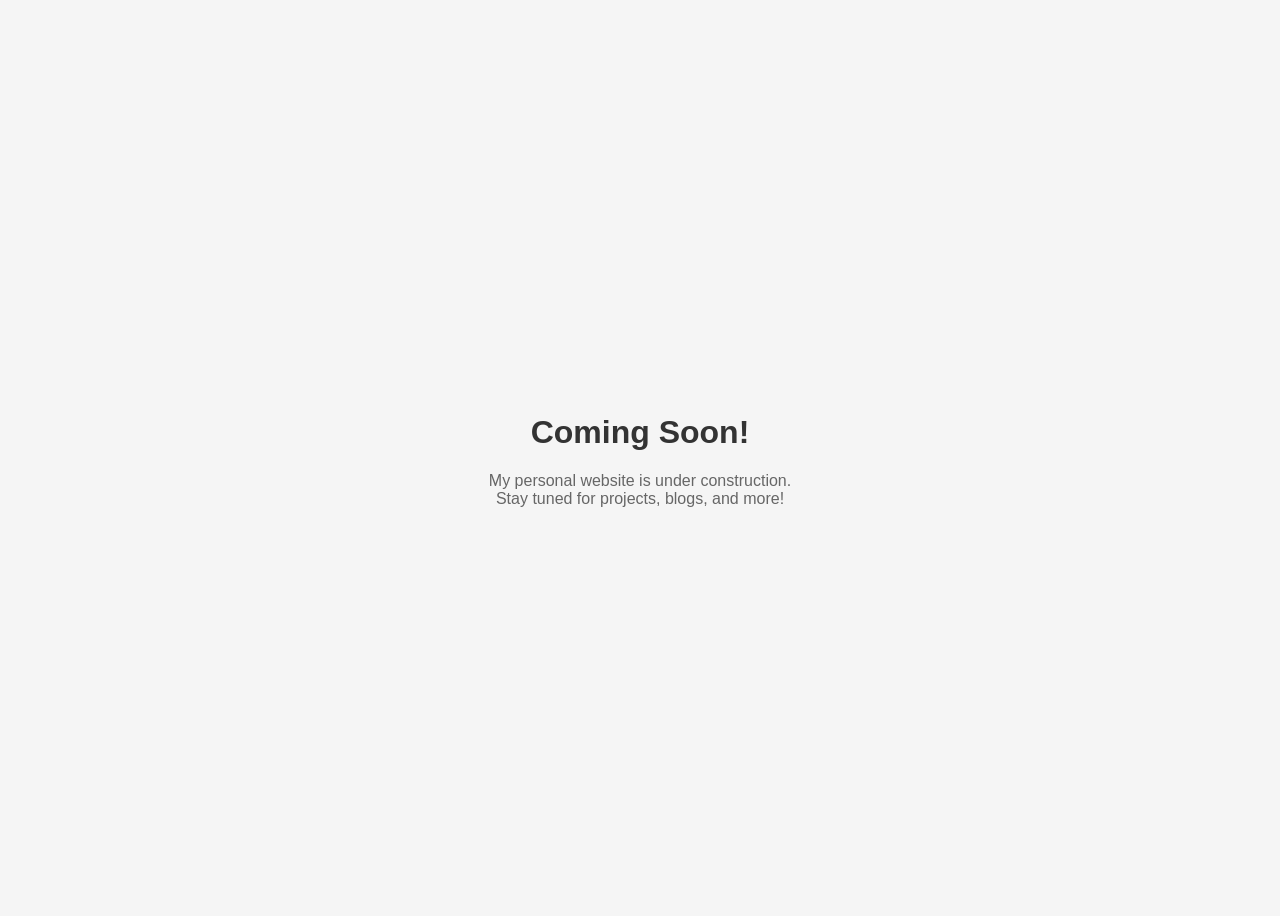
==== index.html @ 5e56fc24 "Create index.html" ====
<!DOCTYPE html>
<html lang="en">
<head>
  <meta charset="UTF-8">
  <title>Till Hauser</title>
  <style>
    body {
      display: flex;
      justify-content: center;
      align-items: center;
      height: 100vh;
      font-family: Arial, sans-serif;
      text-align: center;
      background-color: #f5f5f5;
      color: #333;
    }
    h1 { font-size: 2em; }
    p { font-size: 1em; color: #666; }
  </style>
</head>
<body>
  <div>
    <h1>Coming Soon!</h1>
    <p>My personal website is under construction.<br>
       Stay tuned for projects, blogs, and more!</p>
  </div>
</body>
</html>
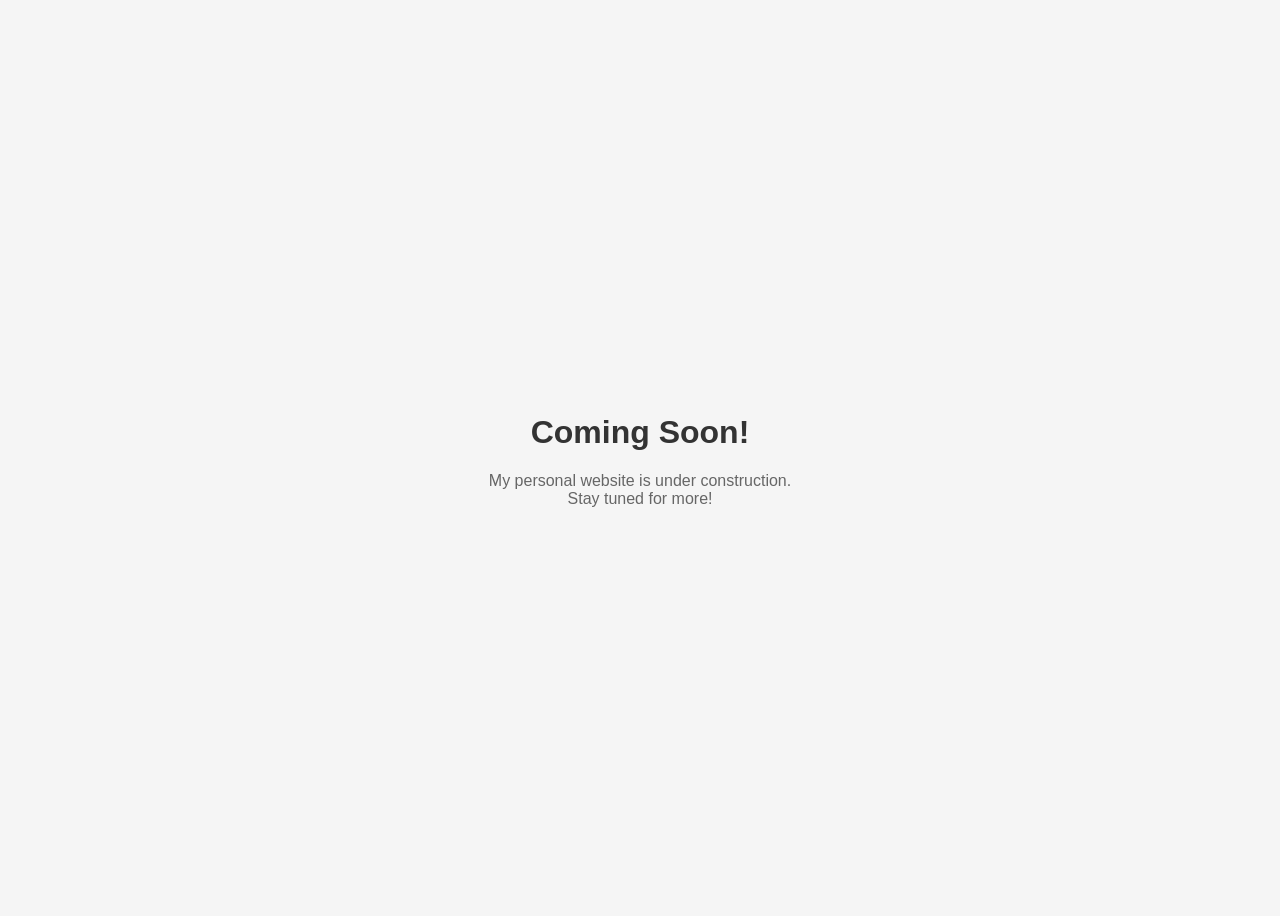
==== commit c7b0dc12: "Update index.html" ====
--- a/index.html
+++ b/index.html
@@ -22,7 +22,7 @@
   <div>
     <h1>Coming Soon!</h1>
     <p>My personal website is under construction.<br>
-       Stay tuned for projects, blogs, and more!</p>
+       Stay tuned for more!</p>
   </div>
 </body>
 </html>
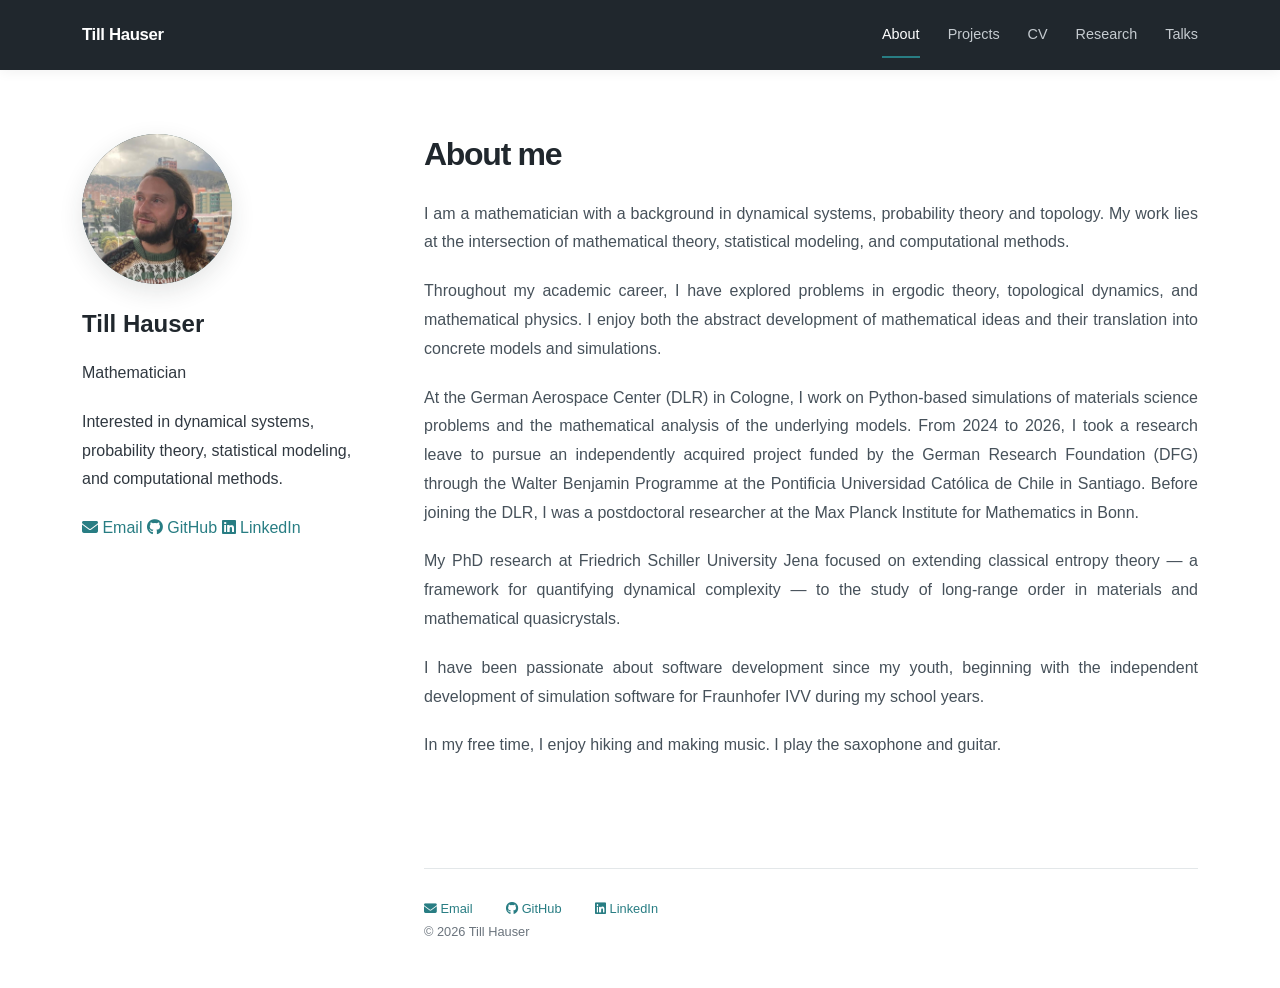
==== commit 0bf38874: "index.html updated, css and javascript added, 2pdfs added, image added, cv.html, projects.html, rese" ====
--- a/index.html
+++ b/index.html
@@ -1,28 +1,192 @@
+
 <!DOCTYPE html>
 <html lang="en">
 <head>
-  <meta charset="UTF-8">
-  <title>Till Hauser</title>
-  <style>
-    body {
-      display: flex;
-      justify-content: center;
-      align-items: center;
-      height: 100vh;
-      font-family: Arial, sans-serif;
-      text-align: center;
-      background-color: #f5f5f5;
-      color: #333;
-    }
-    h1 { font-size: 2em; }
-    p { font-size: 1em; color: #666; }
-  </style>
+    <meta charset="UTF-8">
+    <meta name="viewport" content="width=device-width, initial-scale=1.0">
+
+    <title>Homepage of Till Hauser</title>
+
+    <meta
+        name="description"
+        content="Personal website of Till Hauser."
+    >
+
+    <link rel="stylesheet" href="css/style.css">
+    <script src="js/main.js" defer></script>
+
+    <link rel="stylesheet" href="https://cdnjs.cloudflare.com/ajax/libs/font-awesome/6.7.2/css/all.min.css">
 </head>
+
 <body>
-  <div>
-    <h1>Coming Soon!</h1>
-    <p>My personal website is under construction.<br>
-       Stay tuned for more!</p>
-  </div>
+
+    <!-- Site navigation -->
+    <header class="site-header">
+        <div class="header-inner">
+            <a href="index.html" class="site-title">Till Hauser</a>
+
+            <button
+                class="menu-toggle"
+                id="menu-toggle"
+                aria-label="Open navigation menu"
+                aria-expanded="false"
+                aria-controls="main-navigation">
+                <span></span>
+                <span></span>
+                <span></span>
+            </button>
+
+            <nav class="main-navigation" id="main-navigation" aria-label="Main navigation">
+                <a href="index.html" class="nav-link active">About</a>
+                <a href="projects.html" class="nav-link">Projects</a>
+                <a href="cv.html" class="nav-link">CV</a>
+                <a href="research.html" class="nav-link">Research</a>
+                <a href="talks.html" class="nav-link">Talks</a>
+            </nav>
+        </div>
+    </header>
+
+
+    <!-- Main Layout -->
+    <div class="page-layout">
+
+        <!-- Sidebar -->
+        <aside class="sidebar">
+
+            <div class="profile">
+
+                <div class="profile-image">
+                    <img src="images/face.jpg" alt="">
+                </div>
+
+                <h1 class="profile-name">
+                    Till Hauser
+                </h1>
+
+                <p class="profile-role">
+                    Mathematician
+                </p>
+
+                <p class="profile-description">
+                    Interested in dynamical systems, probability theory, statistical
+                    modeling, and computational methods.
+                </p>
+
+                <div class="profile-links">
+
+                    <a href="mailto:hauser.math@mail.de">
+                        <i class="fa-solid fa-envelope link-icon"></i>
+                        Email
+                    </a>
+
+                    <a href="https://github.com/TillHauser"
+                       target="_blank"
+                       rel="noopener noreferrer">
+                        <i class="fa-brands fa-github link-icon"></i>
+                        GitHub
+                    </a>
+
+                    <a href="https://www.linkedin.com/in/till-hauser-2a17a729b/"
+                       target="_blank"
+                       rel="noopener noreferrer">
+                        <i class="fa-brands fa-linkedin link-icon"></i>
+                        LinkedIn
+                    </a>
+
+                </div>
+
+            </div>
+        </aside>
+
+
+        <!-- Main Content -->
+        <main class="main-content" id="home">
+
+            <!-- About -->
+            <section class="content-section" id="about">
+                <!--
+                <p class="eyebrow">
+                    MATHEMATICS · STATISTICS · COMPUTING
+                </p>
+                -->
+
+                <h2>
+                    About me
+                </h2>
+
+                <p class = "intro">
+                    I am a mathematician with a background in dynamical systems, probability theory and topology.
+                    My work lies at the intersection of mathematical theory,
+                    statistical modeling, and computational methods.
+                </p>
+
+                <p class = "intro">
+                    Throughout my academic career, I have explored problems in ergodic theory,
+                    topological dynamics, and mathematical physics.
+
+                    I enjoy both the abstract development of mathematical ideas
+                    and their translation into concrete models and simulations.
+                </p>
+                <p class = "intro">
+                    At the German Aerospace Center (DLR) in Cologne, I work on Python-based
+                    simulations of materials science problems and the mathematical analysis of the underlying models.
+
+                    From 2024 to 2026, I took a research leave to pursue an independently acquired project
+                    funded by the German Research Foundation (DFG) through the Walter Benjamin Programme at the
+                    Pontificia Universidad Católica de Chile in Santiago.
+
+                    Before joining the DLR, I was a postdoctoral researcher at the
+                    Max Planck Institute for Mathematics in Bonn.
+                </p>
+                <p class = "intro">
+                    My PhD research at Friedrich Schiller University Jena focused on extending
+                    classical entropy theory — a framework for quantifying dynamical
+                    complexity — to the study of long-range order in materials and mathematical quasicrystals.
+                </p>
+                <p class = "intro">
+                    I have been passionate about software development since my youth, beginning with the independent development of simulation software for Fraunhofer IVV during my school years.
+                </p>
+                <p class = "intro">
+                    In my free time, I enjoy hiking and making music. I play the saxophone and guitar.
+                </p>
+
+            </section>
+
+            <!-- Footer -->
+            <footer class="site-footer">
+
+                <a href="mailto:hauser.math@mail.de"
+                   class = "footer-link">
+                    <i class="fa-solid fa-envelope link-icon"></i>
+                    Email
+                </a>
+
+                <a href="https://github.com/TillHauser"
+                   target="_blank"
+                   rel="noopener noreferrer"
+                   class = "footer-link">
+                    <i class="fa-brands fa-github link-icon"></i>
+                    GitHub
+                </a>
+
+                <a href="https://www.linkedin.com/in/till-hauser-2a17a729b/"
+                   target="_blank"
+                   rel="noopener noreferrer"
+                   class = "footer-link">
+                    <i class="fa-brands fa-linkedin link-icon"></i>
+                    LinkedIn
+                </a>
+
+                <p>
+                    © <span id="current-year"></span>
+                    Till Hauser
+                </p>
+
+            </footer>
+
+        </main>
+
+    </div>
+
 </body>
 </html>
--- a/css/style.css
+++ b/css/style.css
@@ -0,0 +1,902 @@
+
+/* =========================================
+   1. Global settings
+========================================= */
+
+:root {
+    --color-background: #ffffff;
+    --color-surface: #f6f7f8;
+    --color-header: #20272d;
+
+    --color-text: #303840;
+    --color-muted: #6b747d;
+    --color-heading: #20272d;
+
+    --color-accent: #287d83;
+    --color-accent-light: #e7f2f2;
+
+    --color-border: #e3e7e9;
+
+    --font-main:
+        "Segoe UI",
+        "Helvetica Neue",
+        Arial,
+        sans-serif;
+
+    --max-width: 1180px;
+    --sidebar-width: 270px;
+
+    --transition: 0.2s ease;
+}
+
+
+* {
+    box-sizing: border-box;
+}
+
+
+html {
+    scroll-behavior: smooth;
+    scroll-padding-top: 90px;
+}
+
+
+body {
+    margin: 0;
+    background: var(--color-background);
+    color: var(--color-text);
+
+    font-family: var(--font-main);
+    font-size: 16px;
+    line-height: 1.8;
+
+    -webkit-font-smoothing: antialiased;
+}
+
+
+a {
+    color: var(--color-accent);
+    text-decoration: none;
+
+    transition: color var(--transition);
+}
+
+
+a:hover {
+    color: #185e63;
+}
+
+
+h1,
+h2,
+h3 {
+    color: var(--color-heading);
+    line-height: 1.3;
+    margin-top: 0;
+}
+
+
+h2 {
+    font-size: 2rem;
+    font-weight: 650;
+    letter-spacing: -0.04em;
+    margin-bottom: 1.5rem;
+}
+
+
+h3 {
+    font-size: 1.2rem;
+    font-weight: 650;
+    margin-bottom: 0.5rem;
+}
+
+
+p {
+    margin-top: 0;
+    margin-bottom: 1.25rem;
+}
+
+
+/* =========================================
+   2. Header and navigation
+========================================= */
+
+.site-header {
+    position: sticky;
+    top: 0;
+    z-index: 100;
+
+    background: var(--color-header);
+    color: #ffffff;
+
+    box-shadow: 0 2px 12px rgba(0, 0, 0, 0.06);
+}
+
+
+.header-inner {
+    max-width: var(--max-width);
+    min-height: 66px;
+
+    margin: 0 auto;
+    padding: 0 32px;
+
+    display: flex;
+    align-items: center;
+    justify-content: space-between;
+}
+
+
+.site-title {
+    color: #ffffff;
+    font-size: 1.05rem;
+    font-weight: 700;
+    letter-spacing: -0.02em;
+}
+
+
+.site-title:hover {
+    color: #b9dfe0;
+}
+
+
+.main-navigation {
+    display: flex;
+    align-items: center;
+    gap: 28px;
+}
+
+
+.nav-link {
+    color: #c5cbd0;
+    font-size: 0.9rem;
+    font-weight: 500;
+
+    padding: 22px 0;
+
+    position: relative;
+}
+
+
+.nav-link:hover,
+.nav-link.active {
+    color: #ffffff;
+}
+
+
+.nav-link.active::after {
+    content: "";
+
+    position: absolute;
+    bottom: 12px;
+    left: 0;
+
+    width: 100%;
+    height: 2px;
+
+    background: var(--color-accent);
+}
+
+
+.menu-toggle {
+    display: none;
+
+    background: transparent;
+    border: none;
+
+    padding: 8px;
+    cursor: pointer;
+}
+
+
+.menu-toggle span {
+    display: block;
+
+    width: 23px;
+    height: 2px;
+
+    margin: 5px 0;
+
+    background: #ffffff;
+}
+
+
+/* =========================================
+   3. Main page layout
+========================================= */
+
+.page-layout {
+    max-width: var(--max-width);
+
+    margin: 0 auto;
+    padding: 64px 32px 40px;
+
+    display: grid;
+    grid-template-columns: var(--sidebar-width) minmax(0, 1fr);
+
+    gap: 72px;
+    align-items: start;
+}
+
+
+/* =========================================
+   4. Sidebar
+========================================= */
+
+.sidebar {
+    position: sticky;
+    top: 105px;
+}
+
+.profile {
+    text-align: left;
+}
+
+.profile-image {
+    width: 150px;
+    height: 150px;
+
+    margin-bottom: 24px;
+
+    display: flex;
+    align-items: center;
+    justify-content: center;
+
+    border-radius: 50%;
+    overflow: hidden;
+
+    background: linear-gradient(135deg, #263840, #497b80);
+
+    box-shadow: 0 8px 24px rgba(32, 39, 45, 0.12);
+}
+
+.profile-image img {
+    display: block;
+
+    width: 100%;
+    height: 100%;
+
+    object-fit: cover;
+    object-position: center;
+}
+
+
+
+/* =========================================
+   5. Main content
+========================================= */
+
+.main-content {
+    min-width: 0;
+}
+
+
+.content-section {
+    padding-bottom: 56px;
+    margin-bottom: 56px;
+
+    border-bottom: 1px solid var(--color-border);
+}
+
+
+.content-section:last-of-type {
+    border-bottom: none;
+    margin-bottom: 0;
+}
+
+
+.eyebrow {
+    color: var(--color-accent);
+
+    font-size: 0.72rem;
+    font-weight: 700;
+
+    letter-spacing: 0.13em;
+    line-height: 1.5;
+
+    margin-bottom: 14px;
+}
+
+
+.intro {
+    color: #46515a;
+
+    font-size: 1rem;
+    text-align: justify;
+    line-height: 1.8;
+
+    font-weight: 400;
+}
+
+
+/* =========================================
+   6. Projects
+========================================= */
+
+.project {
+    display: grid;
+    grid-template-columns: 42px minmax(0, 1fr);
+
+    gap: 18px;
+
+    padding: 28px 0;
+
+    border-top: 1px solid var(--color-border);
+}
+
+
+.project-number {
+    color: #a0a9af;
+
+    font-size: 0.82rem;
+    font-weight: 600;
+
+    padding-top: 4px;
+}
+
+
+.project-content p {
+    color: var(--color-muted);
+    font-size: 0.95rem;
+}
+
+
+.project-tags {
+    display: flex;
+    flex-wrap: wrap;
+    gap: 8px;
+
+    margin: 18px 0;
+}
+
+
+.project-tags span {
+    background: var(--color-accent-light);
+    color: #28666a;
+
+    padding: 4px 10px;
+
+    border-radius: 4px;
+
+    font-size: 0.75rem;
+    font-weight: 600;
+}
+
+
+.project-link {
+    font-size: 0.9rem;
+    font-weight: 600;
+}
+
+
+.project-link span,
+.text-link span {
+    margin-left: 4px;
+}
+
+
+/* =========================================
+   7. CV timeline
+========================================= */
+
+.timeline {
+    margin: 32px 0;
+}
+
+
+.timeline-item {
+    display: grid;
+    grid-template-columns: 125px minmax(0, 1fr);
+
+    gap: 20px;
+
+    padding-bottom: 30px;
+
+    position: relative;
+}
+
+
+.timeline-item:last-child {
+    padding-bottom: 0;
+}
+
+
+.timeline-date {
+    color: var(--color-muted);
+
+    font-size: 0.85rem;
+    font-weight: 600;
+
+    padding-top: 3px;
+}
+
+
+.timeline-item h3 {
+    font-size: 1.05rem;
+    margin-bottom: 5px;
+}
+
+
+.timeline-item p {
+    color: var(--color-muted);
+    font-size: 0.9rem;
+
+    margin-bottom: 0;
+}
+
+
+.text-link {
+    font-weight: 600;
+    font-size: 0.92rem;
+}
+
+
+
+
+/* =========================================
+   8. Publications
+========================================= */
+
+
+.dissertation-list {
+    list-style: none;
+    padding-left: 42px;
+}
+
+
+.publication-group {
+    margin-top: 42px;
+}
+
+
+.publication-heading {
+    font-size: 1.3rem;
+    font-weight: 650;
+
+    margin-bottom: 24px;
+    padding-bottom: 12px;
+
+    border-bottom: 1px solid var(--color-border);
+}
+
+
+.publication-list {
+    list-style: none;
+
+    counter-reset: publication-counter;
+
+    margin: 0;
+    padding: 0;
+}
+
+
+.publication-list[start="11"] {
+    counter-reset: publication-counter 10;
+}
+
+
+.publication-list li {
+    counter-increment: publication-counter;
+
+    position: relative;
+
+    padding: 0 0 26px 42px;
+    margin-bottom: 26px;
+
+    border-bottom: 1px solid var(--color-border);
+}
+
+
+.publication-list li::before {
+    content: "[" counter(publication-counter) "]";
+
+    position: absolute;
+    left: 0;
+    top: 1px;
+
+    color: var(--color-muted);
+
+    font-size: 0.85rem;
+    font-weight: 600;
+
+    font-variant-numeric: tabular-nums;
+}
+
+
+.publication-list li:last-child {
+    border-bottom: none;
+}
+
+
+.authors {
+    display: block;
+
+    color: var(--color-text);
+
+    font-size: 0.92rem;
+    line-height: 1.7;
+}
+
+
+.publication-title {
+    display: inline;
+
+    color: var(--color-heading);
+
+    font-size: 1rem;
+    font-weight: 600;
+    line-height: 1.7;
+}
+
+
+.publication-title:hover {
+    color: var(--color-accent);
+}
+
+
+.journal {
+    display: block;
+
+    color: var(--color-muted);
+
+    font-size: 0.9rem;
+    line-height: 1.7;
+
+    margin-top: 3px;
+}
+
+
+.doi {
+    display: inline-block;
+
+    color: var(--color-accent);
+
+    font-size: 0.78rem;
+    font-weight: 700;
+
+    margin-top: 7px;
+}
+
+
+.doi:hover {
+    text-decoration: underline;
+}
+
+
+@media (max-width: 700px) {
+
+    .publication-list li {
+        padding-left: 34px;
+        margin-bottom: 22px;
+        padding-bottom: 22px;
+    }
+
+    .publication-title {
+        font-size: 0.95rem;
+    }
+
+    .authors,
+    .journal {
+        font-size: 0.85rem;
+    }
+
+}
+
+
+
+/* =========================================
+   9. Footer
+========================================= */
+
+.site-footer {
+    margin-top: 32px;
+    padding-top: 28px;
+
+    border-top: 1px solid var(--color-border);
+
+    color: var(--color-muted);
+    font-size: 0.8rem;
+}
+
+
+.site-footer p {
+    margin-bottom: 5px;
+}
+
+.footer-link {
+    margin-right: 30px;
+}
+
+
+/* =========================================
+   10. Responsive design
+========================================= */
+
+@media (max-width: 900px) {
+
+    .page-layout {
+        grid-template-columns: 220px minmax(0, 1fr);
+        gap: 42px;
+
+        padding: 48px 24px 32px;
+    }
+
+    .profile-image {
+        width: 140px;
+        height: 140px;
+        border-radius: 50%;
+        overflow: hidden;
+        margin-bottom: 20px;
+    }
+
+    .profile-image img {
+        width: 100%;
+        height: 100%;
+        object-fit: cover;
+        object-position: center;
+        display: block;
+    }
+
+    .main-navigation {
+        gap: 18px;
+    }
+
+}
+
+
+@media (max-width: 700px) {
+
+    .header-inner {
+        padding: 0 22px;
+    }
+
+    .menu-toggle {
+        display: block;
+    }
+
+    .main-navigation {
+        display: none;
+
+        position: absolute;
+        top: 66px;
+        left: 0;
+        right: 0;
+
+        background: var(--color-header);
+
+        padding: 12px 22px 22px;
+
+        flex-direction: column;
+        align-items: stretch;
+
+        gap: 0;
+    }
+
+    .main-navigation.open {
+        display: flex;
+    }
+
+    .nav-link {
+        padding: 12px 0;
+    }
+
+    .nav-link.active::after {
+        display: none;
+    }
+
+    .page-layout {
+        display: flex;
+        flex-direction: column;
+
+        gap: 48px;
+
+        padding: 40px 22px 24px;
+    }
+
+    .sidebar {
+        position: sticky;
+        top: 0;
+        align-self: start;
+
+        height: 100vh;
+        overflow-y: auto;
+    }
+
+    .profile {
+        display: grid;
+        grid-template-columns: 90px minmax(0, 1fr);
+
+        column-gap: 20px;
+        align-items: center;
+    }
+
+    .profile-image {
+        width: 90px;
+        height: 90px;
+
+        grid-row: span 3;
+
+        margin: 0;
+
+        font-size: 1.8rem;
+    }
+
+    .profile-name {
+        font-size: 1.35rem;
+        margin-bottom: 2px;
+    }
+
+    .profile-role {
+        margin-bottom: 4px;
+    }
+
+    .profile-description {
+        font-size: 0.85rem;
+        margin-bottom: 0;
+    }
+
+    .profile-links {
+        grid-column: 1 / -1;
+
+        flex-direction: row;
+        flex-wrap: wrap;
+
+        gap: 18px;
+
+        margin-top: 20px;
+    }
+
+    .profile-links a {
+        font-size: 0.85rem;
+    }
+
+    .content-section {
+        padding-bottom: 40px;
+        margin-bottom: 40px;
+    }
+
+    h2 {
+        font-size: 1.75rem;
+    }
+
+    .intro {
+        font-size: 1.1rem;
+    }
+
+    .timeline-item {
+        grid-template-columns: 1fr;
+        gap: 5px;
+    }
+
+}
+
+
+@media (max-width: 420px) {
+
+    .profile {
+        grid-template-columns: 72px minmax(0, 1fr);
+        column-gap: 14px;
+    }
+
+    .profile-image {
+        width: 72px;
+        height: 72px;
+
+        font-size: 1.5rem;
+    }
+
+    .profile-name {
+        font-size: 1.2rem;
+    }
+
+    .project {
+        grid-template-columns: 28px minmax(0, 1fr);
+        gap: 12px;
+    }
+
+}
+
+
+/* =========================================
+   11. Talks
+========================================= */
+
+.talk-year {
+    margin: 44px 0 0;
+}
+
+.talk-year-heading {
+    font-size: 1.3rem;
+    font-weight: 650;
+    margin-bottom: 8px;
+    padding-bottom: 12px;
+    border-bottom: 1px solid var(--color-border);
+}
+
+.talk-list {
+    margin: 0;
+}
+
+.talk-item {
+    display: grid;
+    grid-template-columns: 76px minmax(0, 1fr);
+    gap: 20px;
+    padding: 22px 0;
+    border-bottom: 1px solid var(--color-border);
+}
+
+.talk-item:last-child {
+    border-bottom: none;
+}
+
+.talk-date {
+    color: var(--color-muted);
+    font-size: 0.85rem;
+    font-weight: 600;
+    font-variant-numeric: tabular-nums;
+    padding-top: 3px;
+}
+
+.talk-heading {
+    display: flex;
+    flex-wrap: wrap;
+    align-items: baseline;
+    gap: 8px 12px;
+}
+
+.talk-title {
+    font-size: 1.05rem;
+    margin-bottom: 5px;
+}
+
+.talk-event {
+    color: var(--color-muted);
+    font-size: 0.9rem;
+    line-height: 1.7;
+    margin: 0;
+}
+
+.talk-tags {
+    display: flex;
+    flex-wrap: wrap;
+    gap: 8px;
+
+    margin: 18px 0;
+}
+
+
+.talk-tags span {
+    background: var(--color-accent-light);
+    color: #28666a;
+
+    padding: 4px 10px;
+
+    border-radius: 4px;
+
+    font-size: 0.75rem;
+    font-weight: 600;
+}
+
+@media (max-width: 700px) {
+    .talk-item {
+        grid-template-columns: 1fr;
+        gap: 5px;
+        padding: 20px 0;
+    }
+
+    .talk-heading {
+        display: block;
+    }
+
+    .talk-type {
+        display: inline-block;
+        margin: 3px 0 6px;
+    }
+
+    .talk-title {
+        font-size: 1rem;
+    }
+
+    .talk-venue {
+        font-size: 0.85rem;
+    }
+}
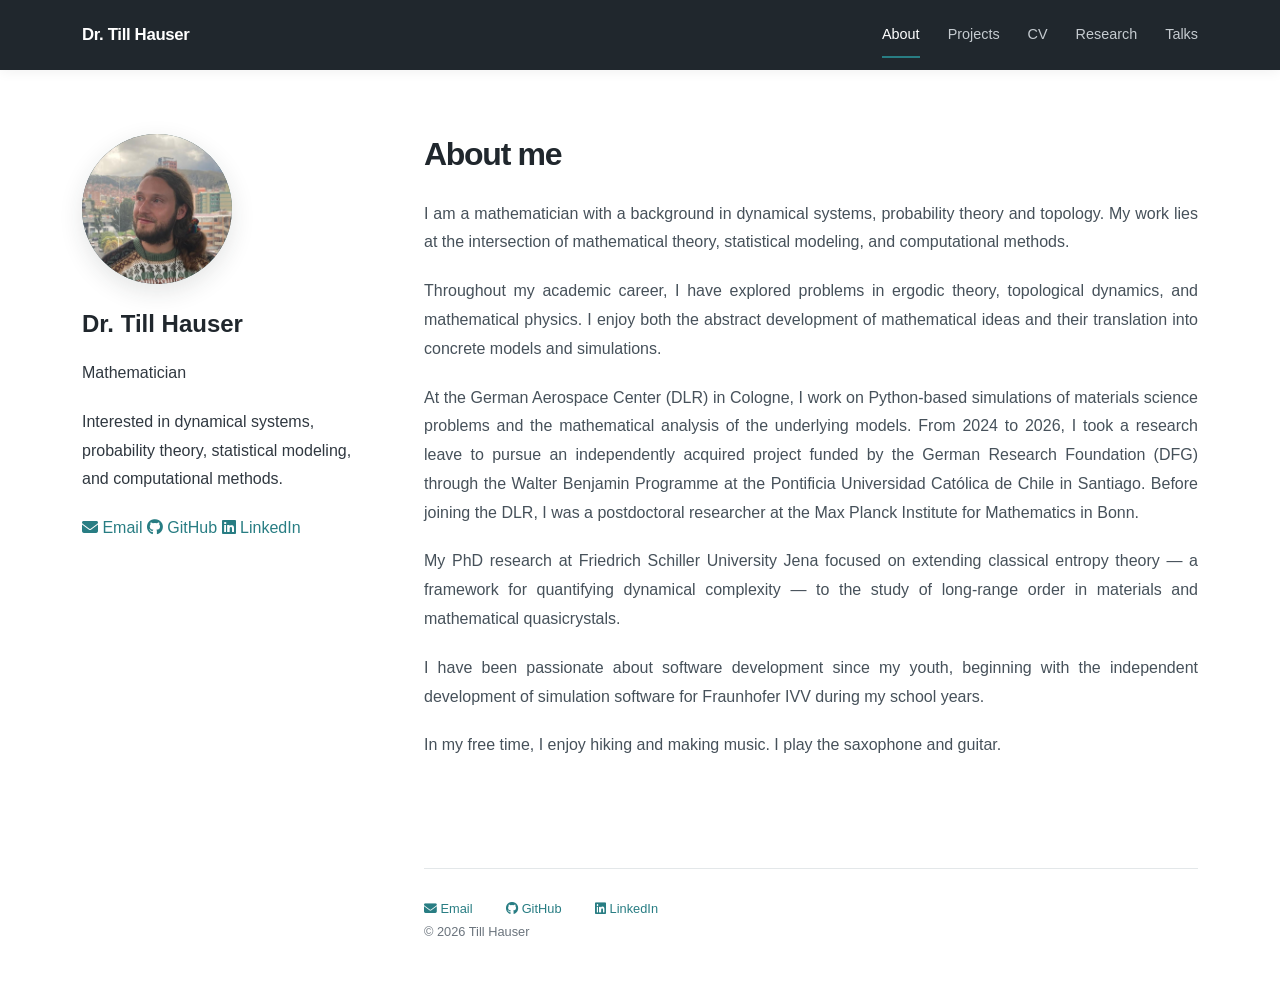
==== commit 17405dee: "Dr Titel added" ====
--- a/index.html
+++ b/index.html
@@ -5,11 +5,11 @@
     <meta charset="UTF-8">
     <meta name="viewport" content="width=device-width, initial-scale=1.0">
 
-    <title>Homepage of Till Hauser</title>
+    <title>Homepage of Dr. Till Hauser</title>
 
     <meta
         name="description"
-        content="Personal website of Till Hauser."
+        content="Personal website of Dr. Till Hauser."
     >
 
     <link rel="stylesheet" href="css/style.css">
@@ -23,7 +23,7 @@
     <!-- Site navigation -->
     <header class="site-header">
         <div class="header-inner">
-            <a href="index.html" class="site-title">Till Hauser</a>
+            <a href="index.html" class="site-title">Dr. Till Hauser</a>
 
             <button
                 class="menu-toggle"
@@ -60,7 +60,7 @@
                 </div>
 
                 <h1 class="profile-name">
-                    Till Hauser
+                    Dr. Till Hauser
                 </h1>
 
                 <p class="profile-role">
--- a/css/style.css
+++ b/css/style.css
@@ -227,9 +227,11 @@
     top: 105px;
 }
 
+
 .profile {
     text-align: left;
 }
+
 
 .profile-image {
     width: 150px;
@@ -249,6 +251,7 @@
     box-shadow: 0 8px 24px rgba(32, 39, 45, 0.12);
 }
 
+
 .profile-image img {
     display: block;
 
@@ -258,7 +261,6 @@
     object-fit: cover;
     object-position: center;
 }
-
 
 
 /* =========================================
@@ -430,12 +432,9 @@
 }
 
 
-
-
 /* =========================================
    8. Publications
 ========================================= */
-
 
 .dissertation-list {
     list-style: none;
@@ -582,7 +581,6 @@
 }
 
 
-
 /* =========================================
    9. Footer
 ========================================= */
@@ -602,6 +600,7 @@
     margin-bottom: 5px;
 }
 
+
 .footer-link {
     margin-right: 30px;
 }
@@ -610,6 +609,8 @@
 /* =========================================
    10. Responsive design
 ========================================= */
+
+/* Tablets */
 
 @media (max-width: 900px) {
 
@@ -623,16 +624,20 @@
     .profile-image {
         width: 140px;
         height: 140px;
+
         border-radius: 50%;
         overflow: hidden;
+
         margin-bottom: 20px;
     }
 
     .profile-image img {
         width: 100%;
         height: 100%;
+
         object-fit: cover;
         object-position: center;
+
         display: block;
     }
 
@@ -643,7 +648,11 @@
 }
 
 
+/* Smartphones */
+
 @media (max-width: 700px) {
+
+    /* Header and navigation */
 
     .header-inner {
         padding: 0 22px;
@@ -683,23 +692,34 @@
         display: none;
     }
 
+
+    /* Page layout */
+
     .page-layout {
         display: flex;
         flex-direction: column;
 
-        gap: 48px;
-
-        padding: 40px 22px 24px;
-    }
+        gap: 24px;
+
+        padding: 24px 22px 24px;
+    }
+
+
+    /* Sidebar: normal document flow */
 
     .sidebar {
-        position: sticky;
-        top: 0;
-        align-self: start;
-
-        height: 100vh;
-        overflow-y: auto;
-    }
+        position: static;
+
+        align-self: auto;
+
+        width: 100%;
+        height: auto;
+
+        overflow: visible;
+    }
+
+
+    /* Profile */
 
     .profile {
         display: grid;
@@ -731,46 +751,105 @@
 
     .profile-description {
         font-size: 0.85rem;
+        line-height: 1.6;
+
         margin-bottom: 0;
     }
 
+
+    /* Profile links */
+
     .profile-links {
+        display: flex;
+
         grid-column: 1 / -1;
 
         flex-direction: row;
         flex-wrap: wrap;
 
-        gap: 18px;
-
-        margin-top: 20px;
+        gap: 12px 20px;
+
+        margin-top: 12px;
     }
 
     .profile-links a {
         font-size: 0.85rem;
     }
 
+
+    /* Main content */
+
     .content-section {
-        padding-bottom: 40px;
-        margin-bottom: 40px;
+        padding-bottom: 32px;
+        margin-bottom: 32px;
     }
 
     h2 {
         font-size: 1.75rem;
+        margin-bottom: 1rem;
     }
 
     .intro {
-        font-size: 1.1rem;
-    }
+        font-size: 1rem;
+        line-height: 1.7;
+
+        text-align: left;
+    }
+
+
+    /* CV timeline */
 
     .timeline-item {
         grid-template-columns: 1fr;
         gap: 5px;
     }
 
-}
-
+
+    /* Talks */
+
+    .talk-year {
+        margin-top: 24px;
+    }
+
+    .talk-item {
+        grid-template-columns: 1fr;
+        gap: 5px;
+
+        padding: 20px 0;
+    }
+
+    .talk-heading {
+        display: block;
+    }
+
+    .talk-type {
+        display: inline-block;
+        margin: 3px 0 6px;
+    }
+
+    .talk-title {
+        font-size: 1rem;
+    }
+
+    .talk-venue {
+        font-size: 0.85rem;
+    }
+
+}
+
+
+/* Very small smartphones */
 
 @media (max-width: 420px) {
+
+    .header-inner {
+        padding: 0 16px;
+    }
+
+    .page-layout {
+        padding: 20px 16px 24px;
+        gap: 20px;
+    }
 
     .profile {
         grid-template-columns: 72px minmax(0, 1fr);
@@ -788,6 +867,14 @@
         font-size: 1.2rem;
     }
 
+    .profile-description {
+        font-size: 0.82rem;
+    }
+
+    .profile-links {
+        gap: 10px 16px;
+    }
+
     .project {
         grid-template-columns: 28px minmax(0, 1fr);
         gap: 12px;
@@ -804,60 +891,82 @@
     margin: 44px 0 0;
 }
 
+
 .talk-year-heading {
     font-size: 1.3rem;
     font-weight: 650;
+
     margin-bottom: 8px;
     padding-bottom: 12px;
+
     border-bottom: 1px solid var(--color-border);
 }
+
 
 .talk-list {
     margin: 0;
 }
+
 
 .talk-item {
     display: grid;
     grid-template-columns: 76px minmax(0, 1fr);
+
     gap: 20px;
+
     padding: 22px 0;
+
     border-bottom: 1px solid var(--color-border);
 }
+
 
 .talk-item:last-child {
     border-bottom: none;
 }
 
+
 .talk-date {
     color: var(--color-muted);
+
     font-size: 0.85rem;
     font-weight: 600;
+
     font-variant-numeric: tabular-nums;
+
     padding-top: 3px;
 }
+
 
 .talk-heading {
     display: flex;
     flex-wrap: wrap;
+
     align-items: baseline;
+
     gap: 8px 12px;
 }
+
 
 .talk-title {
     font-size: 1.05rem;
     margin-bottom: 5px;
 }
 
+
 .talk-event {
     color: var(--color-muted);
+
     font-size: 0.9rem;
     line-height: 1.7;
+
     margin: 0;
 }
+
 
 .talk-tags {
     display: flex;
     flex-wrap: wrap;
+
     gap: 8px;
 
     margin: 18px 0;
@@ -876,27 +985,5 @@
     font-weight: 600;
 }
 
-@media (max-width: 700px) {
-    .talk-item {
-        grid-template-columns: 1fr;
-        gap: 5px;
-        padding: 20px 0;
-    }
-
-    .talk-heading {
-        display: block;
-    }
-
-    .talk-type {
-        display: inline-block;
-        margin: 3px 0 6px;
-    }
-
-    .talk-title {
-        font-size: 1rem;
-    }
-
-    .talk-venue {
-        font-size: 0.85rem;
-    }
-}
+
+/* Mobile talk styles are defined in the responsive section above. */
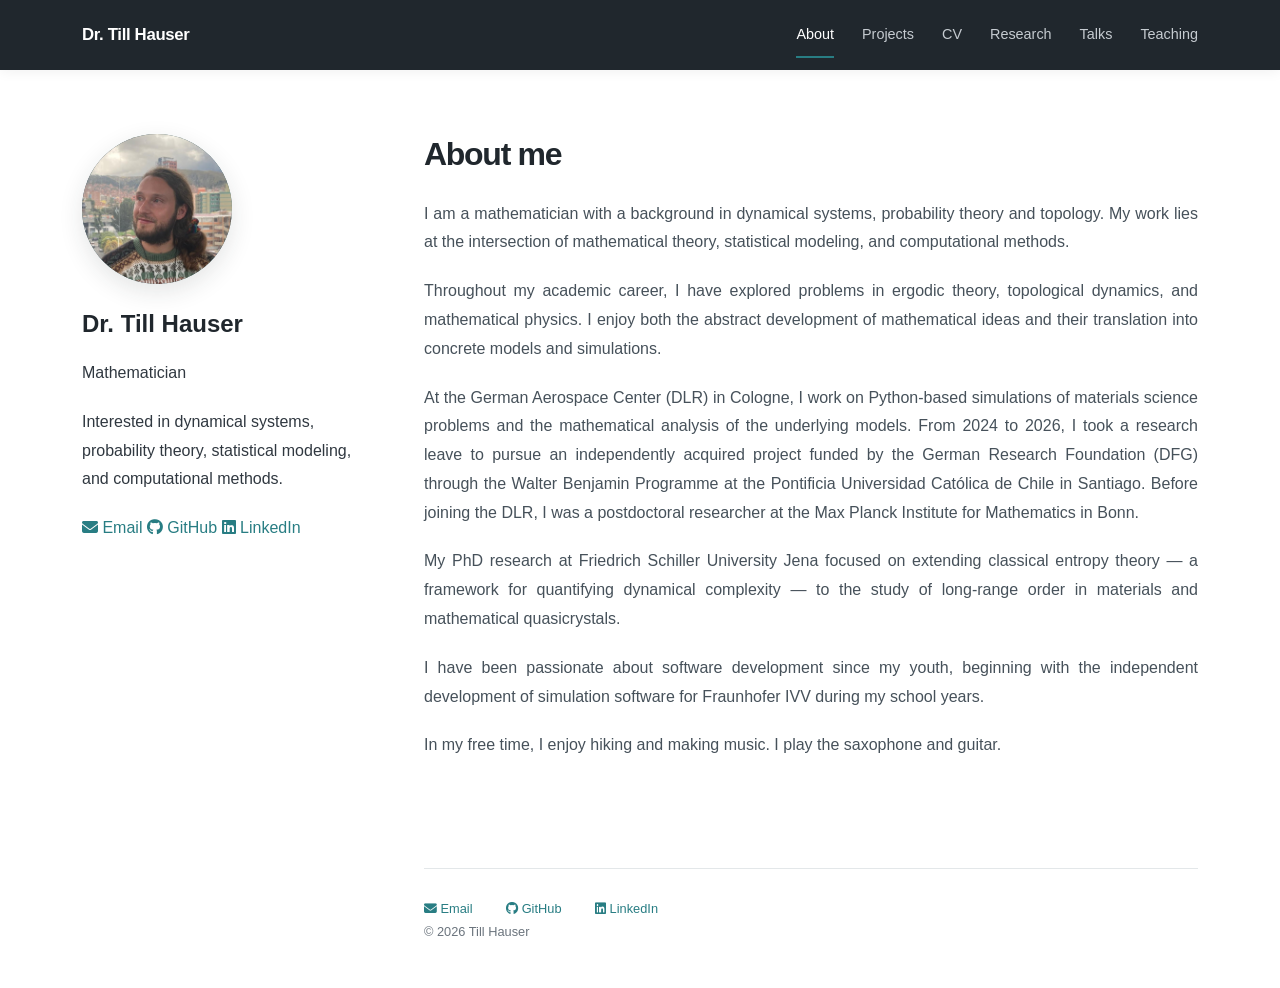
==== commit dc0a7f6d: "Teaching added." ====
--- a/index.html
+++ b/index.html
@@ -9,7 +9,7 @@
 
     <meta
         name="description"
-        content="Personal website of Dr. Till Hauser."
+        content="Personal website of Dr. Till Hauser, mathematician working in dynamical systems, probability theory, software, simulation and data science."
     >
 
     <link rel="stylesheet" href="css/style.css">
@@ -42,6 +42,7 @@
                 <a href="cv.html" class="nav-link">CV</a>
                 <a href="research.html" class="nav-link">Research</a>
                 <a href="talks.html" class="nav-link">Talks</a>
+                <a href="teaching.html" class="nav-link">Teaching</a>
             </nav>
         </div>
     </header>
--- a/css/style.css
+++ b/css/style.css
@@ -1,80 +1,59 @@
-
 /* =========================================
    1. Global settings
 ========================================= */
 
 :root {
-    --color-background: #ffffff;
+    --color-background: #fff;
     --color-surface: #f6f7f8;
     --color-header: #20272d;
-
     --color-text: #303840;
     --color-muted: #6b747d;
     --color-heading: #20272d;
-
     --color-accent: #287d83;
     --color-accent-light: #e7f2f2;
-
     --color-border: #e3e7e9;
 
-    --font-main:
-        "Segoe UI",
-        "Helvetica Neue",
-        Arial,
-        sans-serif;
+    --font-main: "Segoe UI", "Helvetica Neue", Arial, sans-serif;
 
     --max-width: 1180px;
     --sidebar-width: 270px;
-
     --transition: 0.2s ease;
 }
-
 
 * {
     box-sizing: border-box;
 }
-
 
 html {
     scroll-behavior: smooth;
     scroll-padding-top: 90px;
 }
-
 
 body {
     margin: 0;
     background: var(--color-background);
     color: var(--color-text);
-
     font-family: var(--font-main);
     font-size: 16px;
     line-height: 1.8;
-
     -webkit-font-smoothing: antialiased;
 }
-
 
 a {
     color: var(--color-accent);
     text-decoration: none;
-
     transition: color var(--transition);
 }
-
 
 a:hover {
     color: #185e63;
 }
 
-
-h1,
-h2,
-h3 {
+h1, h2, h3 {
     color: var(--color-heading);
     line-height: 1.3;
     margin-top: 0;
 }
-
 
 h2 {
     font-size: 2rem;
@@ -83,14 +62,12 @@
     margin-bottom: 1.5rem;
 }
 
-
 h3 {
     font-size: 1.2rem;
     font-weight: 650;
     margin-bottom: 0.5rem;
 }
 
-
 p {
     margin-top: 0;
     margin-bottom: 1.25rem;
@@ -105,39 +82,31 @@
     position: sticky;
     top: 0;
     z-index: 100;
-
     background: var(--color-header);
-    color: #ffffff;
-
+    color: #fff;
     box-shadow: 0 2px 12px rgba(0, 0, 0, 0.06);
 }
-
 
 .header-inner {
     max-width: var(--max-width);
     min-height: 66px;
-
     margin: 0 auto;
     padding: 0 32px;
-
     display: flex;
     align-items: center;
     justify-content: space-between;
 }
 
-
 .site-title {
-    color: #ffffff;
+    color: #fff;
     font-size: 1.05rem;
     font-weight: 700;
     letter-spacing: -0.02em;
 }
 
-
 .site-title:hover {
     color: #b9dfe0;
 }
-
 
 .main-navigation {
     display: flex;
@@ -145,58 +114,43 @@
     gap: 28px;
 }
 
-
 .nav-link {
+    position: relative;
     color: #c5cbd0;
     font-size: 0.9rem;
     font-weight: 500;
-
     padding: 22px 0;
-
-    position: relative;
-}
-
+}
 
 .nav-link:hover,
 .nav-link.active {
-    color: #ffffff;
-}
-
+    color: #fff;
+}
 
 .nav-link.active::after {
     content: "";
-
     position: absolute;
     bottom: 12px;
     left: 0;
-
     width: 100%;
     height: 2px;
-
     background: var(--color-accent);
 }
-
 
 .menu-toggle {
     display: none;
-
     background: transparent;
     border: none;
-
     padding: 8px;
     cursor: pointer;
 }
 
-
 .menu-toggle span {
     display: block;
-
     width: 23px;
     height: 2px;
-
     margin: 5px 0;
-
-    background: #ffffff;
+    background: #fff;
 }
 
 
@@ -206,20 +160,49 @@
 
 .page-layout {
     max-width: var(--max-width);
-
     margin: 0 auto;
     padding: 64px 32px 40px;
-
     display: grid;
     grid-template-columns: var(--sidebar-width) minmax(0, 1fr);
-
     gap: 72px;
     align-items: start;
 }
 
+.main-content {
+    min-width: 0;
+}
+
+.content-section {
+    padding-bottom: 56px;
+    margin-bottom: 56px;
+    border-bottom: 1px solid var(--color-border);
+}
+
+.content-section:last-of-type {
+    border-bottom: none;
+    margin-bottom: 0;
+}
+
+.eyebrow {
+    color: var(--color-accent);
+    font-size: 0.72rem;
+    font-weight: 700;
+    letter-spacing: 0.13em;
+    line-height: 1.5;
+    margin-bottom: 14px;
+}
+
+.intro {
+    color: #46515a;
+    font-size: 1rem;
+    font-weight: 400;
+    line-height: 1.8;
+    text-align: justify;
+}
+
 
 /* =========================================
-   4. Sidebar
+   4. Sidebar and profile
 ========================================= */
 
 .sidebar {
@@ -227,148 +210,79 @@
     top: 105px;
 }
 
-
 .profile {
     text-align: left;
 }
-
 
 .profile-image {
     width: 150px;
     height: 150px;
-
     margin-bottom: 24px;
-
     display: flex;
     align-items: center;
     justify-content: center;
-
     border-radius: 50%;
     overflow: hidden;
-
     background: linear-gradient(135deg, #263840, #497b80);
-
     box-shadow: 0 8px 24px rgba(32, 39, 45, 0.12);
 }
-
 
 .profile-image img {
     display: block;
-
     width: 100%;
     height: 100%;
-
     object-fit: cover;
     object-position: center;
 }
 
 
 /* =========================================
-   5. Main content
-========================================= */
-
-.main-content {
-    min-width: 0;
-}
-
-
-.content-section {
-    padding-bottom: 56px;
-    margin-bottom: 56px;
-
-    border-bottom: 1px solid var(--color-border);
-}
-
-
-.content-section:last-of-type {
-    border-bottom: none;
-    margin-bottom: 0;
-}
-
-
-.eyebrow {
-    color: var(--color-accent);
-
-    font-size: 0.72rem;
-    font-weight: 700;
-
-    letter-spacing: 0.13em;
-    line-height: 1.5;
-
-    margin-bottom: 14px;
-}
-
-
-.intro {
-    color: #46515a;
-
-    font-size: 1rem;
-    text-align: justify;
-    line-height: 1.8;
-
-    font-weight: 400;
-}
-
-
-/* =========================================
-   6. Projects
+   5. Projects
 ========================================= */
 
 .project {
     display: grid;
     grid-template-columns: 42px minmax(0, 1fr);
-
     gap: 18px;
-
     padding: 28px 0;
-
     border-top: 1px solid var(--color-border);
 }
-
 
 .project-number {
     color: #a0a9af;
-
     font-size: 0.82rem;
     font-weight: 600;
-
     padding-top: 4px;
 }
-
 
 .project-content p {
     color: var(--color-muted);
     font-size: 0.95rem;
 }
 
-
-.project-tags {
+.project-tags,
+.talk-tags {
     display: flex;
     flex-wrap: wrap;
     gap: 8px;
-
     margin: 18px 0;
 }
 
-
-.project-tags span {
+.project-tags span,
+.talk-tags span {
     background: var(--color-accent-light);
     color: #28666a;
-
     padding: 4px 10px;
-
     border-radius: 4px;
-
     font-size: 0.75rem;
     font-weight: 600;
 }
 
-
-.project-link {
-    font-size: 0.9rem;
+.project-link,
+.text-link {
+    font-size: 0.92rem;
     font-weight: 600;
 }
-
 
 .project-link span,
 .text-link span {
@@ -377,63 +291,214 @@
 
 
 /* =========================================
-   7. CV timeline
+   6. CV
 ========================================= */
+
+/* Timeline */
 
 .timeline {
     margin: 32px 0;
 }
-
 
 .timeline-item {
     display: grid;
     grid-template-columns: 125px minmax(0, 1fr);
-
     gap: 20px;
-
     padding-bottom: 30px;
-
     position: relative;
 }
-
 
 .timeline-item:last-child {
     padding-bottom: 0;
 }
 
+.timeline-date,
+.cv-item-date {
+    color: var(--color-muted);
+    font-size: 0.82rem;
+    font-weight: 600;
+    line-height: 1.6;
+    font-variant-numeric: tabular-nums;
+}
 
 .timeline-date {
-    color: var(--color-muted);
-
-    font-size: 0.85rem;
-    font-weight: 600;
-
     padding-top: 3px;
 }
-
 
 .timeline-item h3 {
     font-size: 1.05rem;
     margin-bottom: 5px;
 }
 
-
-.timeline-item p {
+.timeline-item p,
+.cv-item-description {
     color: var(--color-muted);
     font-size: 0.9rem;
-
-    margin-bottom: 0;
-}
-
-
-.text-link {
+    line-height: 1.75;
+    margin: 0;
+}
+
+/* CV headings */
+
+.cv-subsection {
+    margin-top: 42px;
+}
+
+.cv-subsection-heading,
+.cv-category > h3 {
+    font-size: 1.3rem;
+    font-weight: 650;
+    letter-spacing: -0.025em;
+    margin-bottom: 20px;
+    padding-bottom: 12px;
+    border-bottom: 1px solid var(--color-border);
+}
+
+.cv-category {
+    margin-top: 48px;
+}
+
+/* Languages */
+
+.language-list {
+    margin: 0;
+}
+
+.language-item {
+    display: grid;
+    grid-template-columns: 150px minmax(0, 1fr);
+    gap: 20px;
+    padding: 13px 0;
+    border-bottom: 1px solid var(--color-border);
+}
+
+.language-item:last-child {
+    border-bottom: none;
+}
+
+.language-name {
+    color: var(--color-heading);
+    font-size: 0.95rem;
     font-weight: 600;
+}
+
+.language-level {
+    color: var(--color-muted);
+    font-size: 0.9rem;
+    line-height: 1.7;
+}
+
+/* CV entries */
+
+.cv-list {
+    margin: 0;
+}
+
+.cv-item {
+    display: grid;
+    grid-template-columns: 140px minmax(0, 1fr);
+    gap: 24px;
+    position: relative;
+    padding-bottom: 34px;
+}
+
+.cv-item:last-child {
+    padding-bottom: 0;
+}
+
+.cv-item-date {
+    display: flex;
+    flex-direction: column;
+    align-items: flex-start;
+    gap: 5px;
+    padding-top: 3px;
+}
+
+.cv-date-period {
+    font: inherit;
+}
+
+.cv-country {
+    display: inline-flex;
+    align-items: center;
+    gap: 5px;
+    color: var(--color-accent);
+    font-size: 0.72rem;
+    font-weight: 650;
+    letter-spacing: 0.04em;
+    line-height: 1.5;
+}
+
+.cv-country i {
+    font-size: 0.7rem;
+}
+
+.cv-item-title {
+    display: block;
+    color: var(--color-heading);
+    font-size: 1.02rem;
+    font-weight: 650;
+    line-height: 1.5;
+    margin-bottom: 6px;
+}
+
+/* Featured and secondary entries */
+
+.cv-item-featured {
+    padding: 1rem 1.1rem;
+    margin-bottom: 1rem;
+    background: var(--color-surface);
+    border-radius: 4px;
+}
+
+.cv-item-featured .cv-item-title {
+    font-weight: 600;
+}
+
+.cv-item-secondary {
+    padding: 0.45rem 0;
+    margin-bottom: 0.35rem;
+}
+
+.cv-item-secondary .cv-item-title {
+    font-weight: 500;
+}
+
+.cv-item-secondary .cv-item-description {
     font-size: 0.92rem;
 }
 
+/* International Experiences: consistent indentation */
+
+.cv-list-international .cv-item-featured,
+.cv-list-international .cv-item-secondary {
+    padding: 1rem 1.1rem;
+    margin-bottom: 1rem;
+}
+
+.cv-list-international .cv-item-secondary {
+    background: transparent;
+}
+
+/* CV introductory text */
+
+.cv-intro {
+    color: var(--color-muted);
+    font-size: 0.9rem;
+    line-height: 1.75;
+    margin: -8px 0 28px;
+}
+
+/* Remove CV timeline markers */
+
+.cv-list::before,
+.cv-item::before {
+    display: none;
+}
+
 
 /* =========================================
-   8. Publications
+   7. Publications
 ========================================= */
 
 .dissertation-list {
@@ -441,127 +506,354 @@
     padding-left: 42px;
 }
 
-
 .publication-group {
     margin-top: 42px;
 }
-
 
 .publication-heading {
     font-size: 1.3rem;
     font-weight: 650;
-
     margin-bottom: 24px;
     padding-bottom: 12px;
-
     border-bottom: 1px solid var(--color-border);
 }
-
 
 .publication-list {
     list-style: none;
-
     counter-reset: publication-counter;
-
     margin: 0;
     padding: 0;
 }
 
-
 .publication-list[start="11"] {
     counter-reset: publication-counter 10;
 }
 
-
 .publication-list li {
     counter-increment: publication-counter;
-
     position: relative;
-
     padding: 0 0 26px 42px;
     margin-bottom: 26px;
-
     border-bottom: 1px solid var(--color-border);
 }
-
 
 .publication-list li::before {
     content: "[" counter(publication-counter) "]";
-
     position: absolute;
     left: 0;
     top: 1px;
-
     color: var(--color-muted);
-
     font-size: 0.85rem;
     font-weight: 600;
-
     font-variant-numeric: tabular-nums;
 }
-
 
 .publication-list li:last-child {
     border-bottom: none;
 }
 
-
 .authors {
     display: block;
-
     color: var(--color-text);
-
     font-size: 0.92rem;
     line-height: 1.7;
 }
 
-
 .publication-title {
     display: inline;
-
     color: var(--color-heading);
-
     font-size: 1rem;
     font-weight: 600;
     line-height: 1.7;
 }
 
-
 .publication-title:hover {
     color: var(--color-accent);
 }
 
-
 .journal {
     display: block;
-
     color: var(--color-muted);
-
     font-size: 0.9rem;
     line-height: 1.7;
-
     margin-top: 3px;
 }
-
 
 .doi {
     display: inline-block;
-
     color: var(--color-accent);
-
     font-size: 0.78rem;
     font-weight: 700;
-
     margin-top: 7px;
 }
-
 
 .doi:hover {
     text-decoration: underline;
 }
 
 
+/* =========================================
+   8. Talks
+========================================= */
+
+.talk-year {
+    margin: 44px 0 0;
+}
+
+.talk-year-heading {
+    font-size: 1.3rem;
+    font-weight: 650;
+    margin-bottom: 8px;
+    padding-bottom: 12px;
+    border-bottom: 1px solid var(--color-border);
+}
+
+.talk-list {
+    margin: 0;
+}
+
+.talk-item {
+    display: grid;
+    grid-template-columns: 76px minmax(0, 1fr);
+    gap: 20px;
+    padding: 22px 0;
+    border-bottom: 1px solid var(--color-border);
+}
+
+.talk-item:last-child {
+    border-bottom: none;
+}
+
+.talk-date {
+    color: var(--color-muted);
+    font-size: 0.85rem;
+    font-weight: 600;
+    font-variant-numeric: tabular-nums;
+    padding-top: 3px;
+}
+
+.talk-heading {
+    display: flex;
+    flex-wrap: wrap;
+    align-items: baseline;
+    gap: 8px 12px;
+}
+
+.talk-title {
+    font-size: 1.05rem;
+    margin-bottom: 5px;
+}
+
+.talk-event {
+    color: var(--color-muted);
+    font-size: 0.9rem;
+    line-height: 1.7;
+    margin: 0;
+}
+
+
+/* =========================================
+   9. Footer
+========================================= */
+
+.site-footer {
+    margin-top: 32px;
+    padding-top: 28px;
+    border-top: 1px solid var(--color-border);
+    color: var(--color-muted);
+    font-size: 0.8rem;
+}
+
+.site-footer p {
+    margin-bottom: 5px;
+}
+
+.footer-link {
+    margin-right: 30px;
+}
+
+
+/* =========================================
+   10. Responsive design
+========================================= */
+
+/* Tablets */
+
+@media (max-width: 900px) {
+    .page-layout {
+        grid-template-columns: 220px minmax(0, 1fr);
+        gap: 42px;
+        padding: 48px 24px 32px;
+    }
+
+    .profile-image {
+        width: 140px;
+        height: 140px;
+        margin-bottom: 20px;
+    }
+
+    .main-navigation {
+        gap: 18px;
+    }
+}
+
+/* Smartphones */
+
 @media (max-width: 700px) {
+    .header-inner {
+        padding: 0 22px;
+    }
+
+    .menu-toggle {
+        display: block;
+    }
+
+    .main-navigation {
+        display: none;
+        position: absolute;
+        top: 66px;
+        left: 0;
+        right: 0;
+        background: var(--color-header);
+        padding: 12px 22px 22px;
+        flex-direction: column;
+        align-items: stretch;
+        gap: 0;
+    }
+
+    .main-navigation.open {
+        display: flex;
+    }
+
+    .nav-link {
+        padding: 12px 0;
+    }
+
+    .nav-link.active::after {
+        display: none;
+    }
+
+    .page-layout {
+        display: flex;
+        flex-direction: column;
+        gap: 24px;
+        padding: 24px 22px;
+    }
+
+    .sidebar {
+        position: static;
+        align-self: auto;
+        width: 100%;
+        height: auto;
+        overflow: visible;
+    }
+
+    .profile {
+        display: grid;
+        grid-template-columns: 90px minmax(0, 1fr);
+        column-gap: 20px;
+        align-items: center;
+    }
+
+    .profile-image {
+        width: 90px;
+        height: 90px;
+        grid-row: span 3;
+        margin: 0;
+        font-size: 1.8rem;
+    }
+
+    .profile-name {
+        font-size: 1.35rem;
+        margin-bottom: 2px;
+    }
+
+    .profile-role {
+        margin-bottom: 4px;
+    }
+
+    .profile-description {
+        font-size: 0.85rem;
+        line-height: 1.6;
+        margin-bottom: 0;
+    }
+
+    .profile-links {
+        display: flex;
+        grid-column: 1 / -1;
+        flex-direction: row;
+        flex-wrap: wrap;
+        gap: 12px 20px;
+        margin-top: 12px;
+    }
+
+    .profile-links a {
+        font-size: 0.85rem;
+    }
+
+    .content-section {
+        padding-bottom: 32px;
+        margin-bottom: 32px;
+    }
+
+    h2 {
+        font-size: 1.75rem;
+        margin-bottom: 1rem;
+    }
+
+    .intro {
+        font-size: 1rem;
+        line-height: 1.7;
+        text-align: left;
+    }
+
+    .cv-subsection,
+    .cv-category {
+        margin-top: 32px;
+    }
+
+    .cv-subsection-heading,
+    .cv-category > h3 {
+        font-size: 1.2rem;
+        margin-bottom: 24px;
+    }
+
+    .language-item {
+        grid-template-columns: 110px minmax(0, 1fr);
+        gap: 12px;
+    }
+
+    .cv-item {
+        grid-template-columns: 1fr;
+        gap: 7px;
+        padding-left: 0;
+        padding-bottom: 28px;
+    }
+
+    .cv-item-date {
+        font-size: 0.78rem;
+        padding-top: 0;
+    }
+
+    .cv-item-title {
+        font-size: 0.98rem;
+    }
+
+    .cv-item-description {
+        font-size: 0.87rem;
+    }
+
+    .timeline-item {
+        grid-template-columns: 1fr;
+        gap: 5px;
+    }
+
+    /* Keep international entries aligned on mobile */
+
+    .cv-list-international .cv-item {
+        padding: 0.85rem 1rem;
+        margin-bottom: 0.75rem;
+    }
 
     .publication-list li {
         padding-left: 34px;
@@ -578,235 +870,6 @@
         font-size: 0.85rem;
     }
 
-}
-
-
-/* =========================================
-   9. Footer
-========================================= */
-
-.site-footer {
-    margin-top: 32px;
-    padding-top: 28px;
-
-    border-top: 1px solid var(--color-border);
-
-    color: var(--color-muted);
-    font-size: 0.8rem;
-}
-
-
-.site-footer p {
-    margin-bottom: 5px;
-}
-
-
-.footer-link {
-    margin-right: 30px;
-}
-
-
-/* =========================================
-   10. Responsive design
-========================================= */
-
-/* Tablets */
-
-@media (max-width: 900px) {
-
-    .page-layout {
-        grid-template-columns: 220px minmax(0, 1fr);
-        gap: 42px;
-
-        padding: 48px 24px 32px;
-    }
-
-    .profile-image {
-        width: 140px;
-        height: 140px;
-
-        border-radius: 50%;
-        overflow: hidden;
-
-        margin-bottom: 20px;
-    }
-
-    .profile-image img {
-        width: 100%;
-        height: 100%;
-
-        object-fit: cover;
-        object-position: center;
-
-        display: block;
-    }
-
-    .main-navigation {
-        gap: 18px;
-    }
-
-}
-
-
-/* Smartphones */
-
-@media (max-width: 700px) {
-
-    /* Header and navigation */
-
-    .header-inner {
-        padding: 0 22px;
-    }
-
-    .menu-toggle {
-        display: block;
-    }
-
-    .main-navigation {
-        display: none;
-
-        position: absolute;
-        top: 66px;
-        left: 0;
-        right: 0;
-
-        background: var(--color-header);
-
-        padding: 12px 22px 22px;
-
-        flex-direction: column;
-        align-items: stretch;
-
-        gap: 0;
-    }
-
-    .main-navigation.open {
-        display: flex;
-    }
-
-    .nav-link {
-        padding: 12px 0;
-    }
-
-    .nav-link.active::after {
-        display: none;
-    }
-
-
-    /* Page layout */
-
-    .page-layout {
-        display: flex;
-        flex-direction: column;
-
-        gap: 24px;
-
-        padding: 24px 22px 24px;
-    }
-
-
-    /* Sidebar: normal document flow */
-
-    .sidebar {
-        position: static;
-
-        align-self: auto;
-
-        width: 100%;
-        height: auto;
-
-        overflow: visible;
-    }
-
-
-    /* Profile */
-
-    .profile {
-        display: grid;
-        grid-template-columns: 90px minmax(0, 1fr);
-
-        column-gap: 20px;
-        align-items: center;
-    }
-
-    .profile-image {
-        width: 90px;
-        height: 90px;
-
-        grid-row: span 3;
-
-        margin: 0;
-
-        font-size: 1.8rem;
-    }
-
-    .profile-name {
-        font-size: 1.35rem;
-        margin-bottom: 2px;
-    }
-
-    .profile-role {
-        margin-bottom: 4px;
-    }
-
-    .profile-description {
-        font-size: 0.85rem;
-        line-height: 1.6;
-
-        margin-bottom: 0;
-    }
-
-
-    /* Profile links */
-
-    .profile-links {
-        display: flex;
-
-        grid-column: 1 / -1;
-
-        flex-direction: row;
-        flex-wrap: wrap;
-
-        gap: 12px 20px;
-
-        margin-top: 12px;
-    }
-
-    .profile-links a {
-        font-size: 0.85rem;
-    }
-
-
-    /* Main content */
-
-    .content-section {
-        padding-bottom: 32px;
-        margin-bottom: 32px;
-    }
-
-    h2 {
-        font-size: 1.75rem;
-        margin-bottom: 1rem;
-    }
-
-    .intro {
-        font-size: 1rem;
-        line-height: 1.7;
-
-        text-align: left;
-    }
-
-
-    /* CV timeline */
-
-    .timeline-item {
-        grid-template-columns: 1fr;
-        gap: 5px;
-    }
-
-
-    /* Talks */
-
     .talk-year {
         margin-top: 24px;
     }
@@ -814,7 +877,6 @@
     .talk-item {
         grid-template-columns: 1fr;
         gap: 5px;
-
         padding: 20px 0;
     }
 
@@ -834,14 +896,11 @@
     .talk-venue {
         font-size: 0.85rem;
     }
-
-}
-
+}
 
 /* Very small smartphones */
 
 @media (max-width: 420px) {
-
     .header-inner {
         padding: 0 16px;
     }
@@ -859,7 +918,6 @@
     .profile-image {
         width: 72px;
         height: 72px;
-
         font-size: 1.5rem;
     }
 
@@ -879,111 +937,113 @@
         grid-template-columns: 28px minmax(0, 1fr);
         gap: 12px;
     }
-
-}
+}
+
+
 
 
 /* =========================================
-   11. Talks
+   11. Teaching Experience
 ========================================= */
 
-.talk-year {
-    margin: 44px 0 0;
-}
-
-
-.talk-year-heading {
-    font-size: 1.3rem;
+/* Institution headings */
+
+.teaching-institution {
+    margin-top: 30px;
+}
+
+.teaching-institution:first-of-type {
+    margin-top: 0;
+}
+
+.teaching-institution-heading {
+    color: var(--color-heading);
+    font-size: 1rem;
     font-weight: 650;
-
-    margin-bottom: 8px;
-    padding-bottom: 12px;
-
-    border-bottom: 1px solid var(--color-border);
-}
-
-
-.talk-list {
-    margin: 0;
-}
-
-
-.talk-item {
-    display: grid;
-    grid-template-columns: 76px minmax(0, 1fr);
-
-    gap: 20px;
-
-    padding: 22px 0;
-
-    border-bottom: 1px solid var(--color-border);
-}
-
-
-.talk-item:last-child {
-    border-bottom: none;
-}
-
-
-.talk-date {
+    letter-spacing: -0.015em;
+    margin-bottom: 16px;
+}
+
+/* Teaching entries */
+
+.cv-list-teaching .cv-item-featured,
+.cv-list-teaching .cv-item-secondary {
+    padding: 1rem 1.1rem;
+    margin-bottom: 0.75rem;
+}
+
+.cv-list-teaching .cv-item-featured {
+    background: var(--color-surface);
+    border-radius: 4px;
+}
+
+.cv-list-teaching .cv-item-secondary {
+    background: transparent;
+}
+
+.cv-list-teaching .cv-item:last-child {
+    margin-bottom: 0;
+}
+
+/* Role labels */
+
+.cv-role-label {
+    display: inline-block;
+    color: var(--color-accent);
+    background: var(--color-accent-light);
+    padding: 2px 7px;
+    border-radius: 3px;
+    font-size: 0.68rem;
+    font-weight: 650;
+    line-height: 1.6;
+    letter-spacing: 0.02em;
+}
+
+/* Additional teaching responsibilities */
+
+.cv-detail-list {
     color: var(--color-muted);
-
-    font-size: 0.85rem;
-    font-weight: 600;
-
-    font-variant-numeric: tabular-nums;
-
-    padding-top: 3px;
-}
-
-
-.talk-heading {
-    display: flex;
-    flex-wrap: wrap;
-
-    align-items: baseline;
-
-    gap: 8px 12px;
-}
-
-
-.talk-title {
-    font-size: 1.05rem;
-    margin-bottom: 5px;
-}
-
-
-.talk-event {
-    color: var(--color-muted);
-
-    font-size: 0.9rem;
+    font-size: 0.86rem;
     line-height: 1.7;
-
-    margin: 0;
-}
-
-
-.talk-tags {
-    display: flex;
-    flex-wrap: wrap;
-
-    gap: 8px;
-
-    margin: 18px 0;
-}
-
-
-.talk-tags span {
-    background: var(--color-accent-light);
-    color: #28666a;
-
-    padding: 4px 10px;
-
-    border-radius: 4px;
-
-    font-size: 0.75rem;
-    font-weight: 600;
-}
-
-
-/* Mobile talk styles are defined in the responsive section above. */
+    margin: 10px 0 0;
+    padding-left: 18px;
+}
+
+.cv-detail-list li {
+    padding-left: 2px;
+    margin-bottom: 3px;
+}
+
+.cv-detail-list li:last-child {
+    margin-bottom: 0;
+}
+
+/* Responsive adjustments */
+
+@media (max-width: 700px) {
+
+    .teaching-institution {
+        margin-top: 26px;
+    }
+
+    .teaching-institution-heading {
+        font-size: 0.98rem;
+        margin-bottom: 14px;
+    }
+
+    .cv-list-teaching .cv-item {
+        padding: 0.85rem 1rem;
+        margin-bottom: 0.75rem;
+    }
+
+    .cv-list-teaching .cv-item-date {
+        flex-direction: row;
+        flex-wrap: wrap;
+        align-items: center;
+        gap: 6px;
+    }
+
+    .cv-detail-list {
+        font-size: 0.84rem;
+    }
+}
